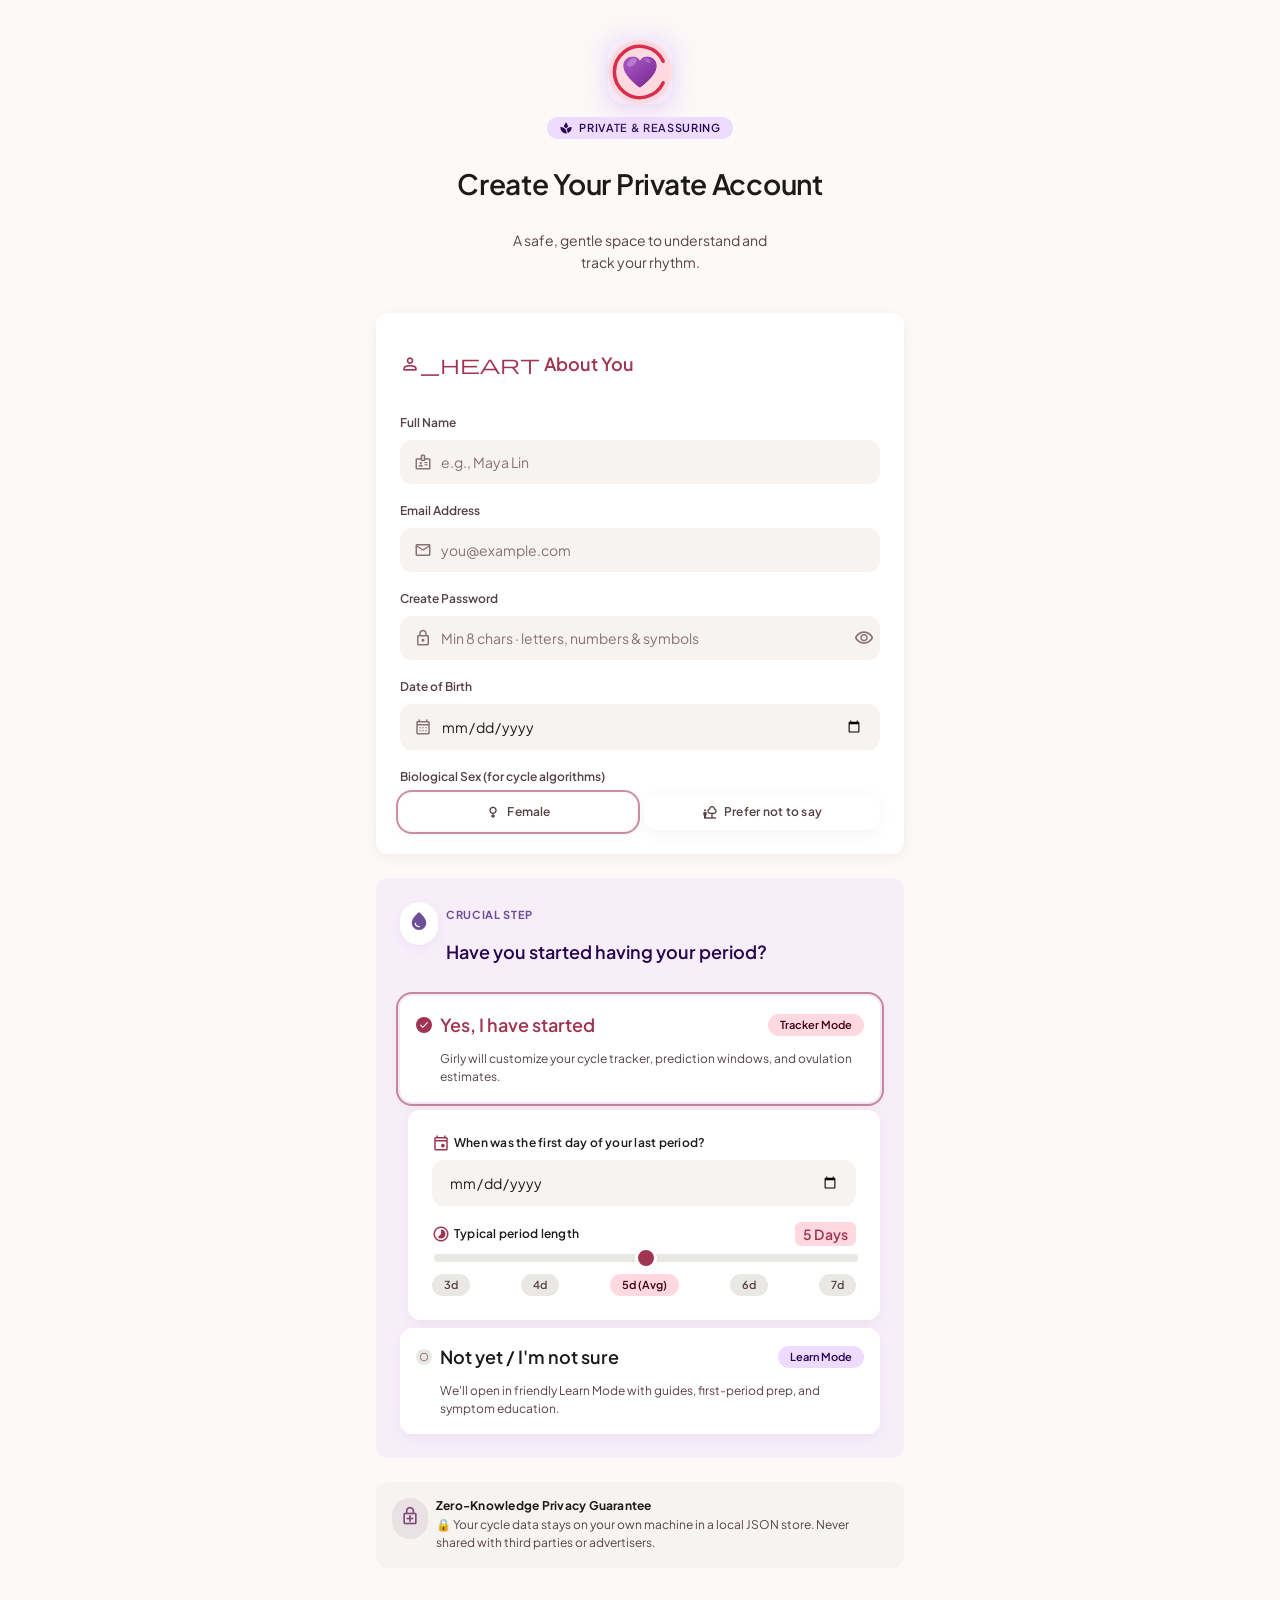
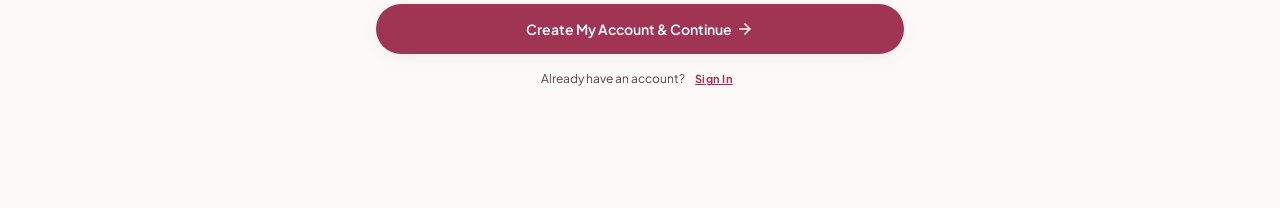
==== girly-app/web/index.html @ f06e1302 "files" ====
<!DOCTYPE html>
<html lang="en">
<head>
  <meta charset="utf-8"/>
  <meta name="viewport" content="width=device-width, initial-scale=1.0, viewport-fit=cover"/>
  <title>Girly  - Create Your Private Account</title>
  <link rel="icon" href="assets/logo.svg" type="image/svg+xml"/>
  <link rel="preconnect" href="https://fonts.googleapis.com"/>
  <link rel="preconnect" href="https://fonts.gstatic.com" crossorigin/>
  <link href="https://fonts.googleapis.com/css2?family=Plus+Jakarta+Sans:wght@400;500;600;700&display=swap" rel="stylesheet"/>
  <link href="https://fonts.googleapis.com/css2?family=Material+Symbols+Outlined:opsz,wght,FILL,GRAD@20..48,100..700,0..1,-50..200" rel="stylesheet"/>
  <link rel="stylesheet" href="css/girly.css"/>
</head>
<body>
<main class="page" style="padding-top:2rem; max-width:576px">

  <!-- Brand sanctuary header -->
  <header class="stack gap-sm center" style="padding-block:0.5rem 1rem">
    <div style="position:relative; width:fit-content; margin-inline:auto">
      <div style="position:absolute; inset:-6px; border-radius:1.25rem; background:var(--secondary-fixed); opacity:.7; filter:blur(12px)"></div>
      <img src="assets/logo.svg" alt="Girly logo" style="position:relative; width:64px; height:64px; border-radius:1rem; box-shadow:var(--shadow-rest)"/>
    </div>
    <span class="pill pill-lilac" style="align-self:center; text-transform:uppercase; letter-spacing:.06em">
      <span class="material-symbols-outlined filled" style="font-size:14px">spa</span>
      Private &amp; Reassuring
    </span>
    <h1 class="t-headline-lg" id="form-title">Create Your Private Account</h1>
    <p class="t-body-md muted" style="max-width:280px; margin:0 auto">A safe, gentle space to understand and track your rhythm.</p>
  </header>

  <!-- ================= REGISTER ================= -->
  <form class="stack gap-lg" id="register-form">

    <!-- About you -->
    <section class="card stack gap-md">
      <div class="row gap-xs" style="color:var(--primary); padding-bottom:var(--sp-xs)">
        <span class="material-symbols-outlined" style="font-size:20px">person_heart</span>
        <h2 class="t-headline-sm">About You</h2>
      </div>

      <div class="field">
        <label for="fullName">Full Name</label>
        <div class="field-input-wrap">
          <span class="material-symbols-outlined">badge</span>
          <input class="input with-icon" id="fullName" name="fullName" placeholder="e.g., Maya Lin" required type="text"/>
        </div>
      </div>

      <div class="field">
        <label for="email">Email Address</label>
        <div class="field-input-wrap">
          <span class="material-symbols-outlined">mail</span>
          <input class="input with-icon" id="email" name="email" placeholder="you@example.com" required type="email"/>
        </div>
      </div>

      <div class="field">
        <label for="password">Create Password</label>
        <div class="field-input-wrap">
          <span class="material-symbols-outlined">lock</span>
          <input class="input with-icon" id="password" name="password" placeholder="Min 8 chars · letters, numbers & symbols" required minlength="8" type="password" style="padding-right:2.75rem"/>
          <button class="icon-btn" id="toggle-password" type="button" aria-label="Toggle password visibility" style="position:absolute; right:4px; width:36px; height:36px">
            <span class="material-symbols-outlined" id="eye-icon" style="font-size:20px">visibility</span>
          </button>
        </div>
      </div>

      <div class="field">
        <label for="dob">Date of Birth</label>
        <div class="field-input-wrap">
          <span class="material-symbols-outlined">calendar_month</span>
          <input class="input with-icon" id="dob" name="dob" required type="date"/>
        </div>
      </div>

      <div class="field">
        <label>Biological Sex (for cycle algorithms)</label>
        <div class="grid-2" role="radiogroup" aria-label="Biological Sex">
          <label class="radio-card">
            <input type="radio" name="bio_sex" value="female" checked/>
            <div class="radio-body row" style="justify-content:center; gap:6px; padding-block:.625rem">
              <span class="material-symbols-outlined" style="font-size:16px">female</span>
              <span class="t-label-md">Female</span>
            </div>
          </label>
          <label class="radio-card">
            <input type="radio" name="bio_sex" value="prefer_not_to_say"/>
            <div class="radio-body row" style="justify-content:center; gap:6px; padding-block:.625rem">
              <span class="material-symbols-outlined" style="font-size:16px">nature_people</span>
              <span class="t-label-md">Prefer not to say</span>
            </div>
          </label>
        </div>
      </div>
    </section>

    <!-- Crucial decision: has period started? -->
    <section class="stack gap-md" style="background:color-mix(in srgb, var(--secondary-fixed) 40%, transparent); border-radius:var(--r-md); padding:var(--sp-lg); position:relative; overflow:hidden">
      <div class="row" style="align-items:flex-start; gap:var(--sp-sm)">
        <div style="padding:8px; border-radius:var(--r-full); background:var(--surface-container-lowest); color:var(--secondary); box-shadow:var(--shadow-rest)">
          <span class="material-symbols-outlined filled" style="font-size:22px">water_drop</span>
        </div>
        <div>
          <span class="t-label-sm" style="color:var(--secondary); text-transform:uppercase; font-weight:700; letter-spacing:.06em">Crucial Step</span>
          <h2 class="t-headline-sm" style="color:var(--on-secondary-fixed)">Have you started having your period?</h2>
        </div>
      </div>

      <div class="stack gap-sm" role="radiogroup" aria-label="Menstrual cycle status">
        <label class="radio-card">
          <input type="radio" name="period_status" value="started" checked id="status-started"/>
          <div class="radio-body stack gap-sm">
            <div class="row-between" style="margin-bottom:4px">
              <div class="row" style="gap:8px">
                <span style="width:16px;height:16px;border-radius:var(--r-full);background:var(--primary);color:var(--on-primary);display:inline-flex;align-items:center;justify-content:center">
                  <span class="material-symbols-outlined" style="font-size:12px;font-weight:700">check</span>
                </span>
                <span class="t-headline-sm" style="color:var(--primary)">Yes, I have started</span>
              </div>
              <span class="pill pill-blush">Tracker Mode</span>
            </div>
            <p class="t-body-sm muted" style="margin:0 0 0 24px">Girly will customize your cycle tracker, prediction windows, and ovulation estimates.</p>
          </div>
        </label>

        <!-- sub-questions, expand when "started" -->
        <div class="card stack gap-md" id="cycle-questions" style="margin-left:8px">
          <div class="field">
            <div class="row gap-xs" style="margin-bottom:2px">
              <span class="material-symbols-outlined" style="color:var(--primary); font-size:18px">event</span>
              <label class="t-label-md" for="lastPeriodDate" style="color:var(--on-surface)">When was the first day of your last period?</label>
            </div>
            <input class="input" id="lastPeriodDate" name="lastPeriodDate" type="date"/>
          </div>
          <div class="field">
            <div class="row-between">
              <div class="row gap-xs">
                <span class="material-symbols-outlined" style="color:var(--primary); font-size:18px">timelapse</span>
                <label class="t-label-md" for="periodLengthInput" style="color:var(--on-surface)">Typical period length</label>
              </div>
              <span class="t-label-lg" id="periodLengthValue" style="color:var(--primary); background:var(--primary-fixed); padding:2px 8px; border-radius:var(--r-sm)">5 Days</span>
            </div>
            <input id="periodLengthInput" max="7" min="3" name="periodLength" step="1" type="range" value="5"/>
            <div class="row" style="justify-content:space-between; padding-top:4px">
              <button class="pill pill-neutral period-day-btn" type="button" data-days="3">3d</button>
              <button class="pill pill-neutral period-day-btn" type="button" data-days="4">4d</button>
              <button class="pill pill-blush period-day-btn" type="button" data-days="5">5d (Avg)</button>
              <button class="pill pill-neutral period-day-btn" type="button" data-days="6">6d</button>
              <button class="pill pill-neutral period-day-btn" type="button" data-days="7">7d</button>
            </div>
          </div>
        </div>

        <label class="radio-card">
          <input type="radio" name="period_status" value="not_yet" id="status-not-yet"/>
          <div class="radio-body stack gap-sm">
            <div class="row-between" style="margin-bottom:4px">
              <div class="row" style="gap:8px">
                <span style="width:16px;height:16px;border-radius:var(--r-full);background:var(--surface-container-high);color:var(--outline);display:inline-flex;align-items:center;justify-content:center">
                  <span class="material-symbols-outlined" style="font-size:10px">circle</span>
                </span>
                <span class="t-headline-sm">Not yet / I'm not sure</span>
              </div>
              <span class="pill pill-lilac">Learn Mode</span>
            </div>
            <p class="t-body-sm muted" style="margin:0 0 0 24px">We'll open in friendly Learn Mode with guides, first-period prep, and symptom education.</p>
          </div>
        </label>
      </div>
    </section>

    <!-- Privacy guarantee -->
    <section class="card-flat row" style="align-items:flex-start; gap:var(--sp-sm)">
      <div style="padding:8px; border-radius:var(--r-full); background:color-mix(in srgb, var(--tertiary) 10%, transparent); color:var(--tertiary); flex-shrink:0">
        <span class="material-symbols-outlined" style="font-size:20px">enhanced_encryption</span>
      </div>
      <div>
        <div class="t-label-md" style="font-weight:700">Zero-Knowledge Privacy Guarantee</div>
        <p class="t-body-sm muted" style="margin:2px 0 0">🔒 Your cycle data stays on your own machine in a local JSON store. Never shared with third parties or advertisers.</p>
      </div>
    </section>

    <div class="stack gap-sm" style="margin-top:var(--sp-xs)">
      <p class="t-body-sm" id="form-error" style="color:var(--error); margin:0; text-align:center"></p>
      <button class="btn btn-primary btn-block" id="submitBtn" type="submit" style="padding-block:1rem">
        <span>Create My Account &amp; Continue</span>
        <span class="material-symbols-outlined" style="font-size:18px">arrow_forward</span>
      </button>
      <div class="row" style="justify-content:center; gap:4px; padding-block:.5rem">
        <span class="t-body-sm muted">Already have an account?</span>
        <button type="button" class="t-label-sm" id="show-signin" style="color:var(--primary); font-weight:700; background:none; cursor:pointer; text-decoration:underline">Sign In</button>
      </div>
    </div>
  </form>

  <!-- ================= SIGN IN ================= -->
  <form class="stack gap-md hidden" id="signin-form" style="max-width:380px; margin:0 auto; width:100%">
    <section class="card stack gap-md">
      <div class="row gap-xs" style="color:var(--primary)">
        <span class="material-symbols-outlined" style="font-size:20px">lock_open</span>
        <h2 class="t-headline-sm">Welcome Back 💜</h2>
      </div>
      <div class="field">
        <label for="signin-email">Email Address</label>
        <div class="field-input-wrap">
          <span class="material-symbols-outlined">mail</span>
          <input class="input with-icon" id="signin-email" required type="email" placeholder="you@example.com"/>
        </div>
      </div>
      <div class="field">
        <label for="signin-password">Password</label>
        <div class="field-input-wrap">
          <span class="material-symbols-outlined">lock</span>
          <input class="input with-icon" id="signin-password" required type="password" placeholder="Your password" style="padding-right:2.75rem"/>
          <button class="icon-btn" id="toggle-signin-password" type="button" aria-label="Toggle password visibility" style="position:absolute; right:4px; width:36px; height:36px">
            <span class="material-symbols-outlined" id="signin-eye-icon" style="font-size:20px">visibility</span>
          </button>
        </div>
      </div>
      <p class="t-body-sm" id="signin-error" style="color:var(--error); margin:0"></p>
      <button class="btn btn-primary btn-block" type="submit" style="padding-block:1rem">
        <span>Sign In</span>
        <span class="material-symbols-outlined" style="font-size:18px">login</span>
      </button>
      <div class="row" style="justify-content:center; gap:4px; padding-top:.25rem">
        <span class="t-body-sm muted">New here?</span>
        <button type="button" class="t-label-sm" id="show-register" style="color:var(--primary); font-weight:700; background:none; cursor:pointer; text-decoration:underline">Create an account</button>
      </div>
    </section>
  </form>
</main>

<div class="toast" role="status"></div>
<script src="js/api.js"></script>
<script src="js/register.js"></script>
</body>
</html>
---- girly-app/web/css/girly.css ----
/* ==========================================================================
   Girly 🌸 — shared design system
   Hand-written from the "Warm Lavender & Rose Health Companion" DESIGN.md:
   cream surfaces, blush berry primary, soothing lilac secondary, deep plum,
   pill shapes, ultra-diffused plum/blush shadows, and a dark plum night mode.
   ========================================================================== */

/* ---- Design tokens ------------------------------------------------------ */
:root {
  /* surfaces */
  --surface: #fcf9f6;
  --surface-dim: #dcdad7;
  --surface-container-lowest: #ffffff;
  --surface-container-low: #f6f3f0;
  --surface-container: #f0edea;
  --surface-container-high: #eae8e5;
  --surface-container-highest: #e5e2df;
  --surface-variant: #e5e2df;

  /* text */
  --on-surface: #1b1c1a;
  --on-surface-variant: #564245;
  --outline: #897175;
  --outline-variant: #dcc0c3;

  /* brand */
  --primary: #a03553;
  --primary-container: #c04e6b;
  --on-primary: #ffffff;
  --primary-fixed: #ffd9df;
  --primary-fixed-dim: #ffb1c0;
  --on-primary-fixed: #3f0016;
  --on-primary-fixed-variant: #841f3e;

  --secondary: #6d5097;
  --on-secondary: #ffffff;
  --secondary-container: #d0b0fe;
  --secondary-fixed: #eddcff;
  --on-secondary-fixed: #27064f;
  --on-secondary-fixed-variant: #55387d;

  --tertiary: #7e4a77;
  --tertiary-fixed: #ffd7f4;
  --on-tertiary-fixed: #340732;

  --error: #ba1a1a;
  --error-container: #ffdad6;
  --on-error-container: #93000a;

  --inverse-surface: #31302f;
  --inverse-on-surface: #f3f0ed;

  --ok: #10b981;

  /* shadows — diffused plum & blush, never cold gray */
  --shadow-rest: 0 4px 20px -2px rgba(90, 42, 85, 0.05), 0 2px 6px -1px rgba(209, 91, 120, 0.04);
  --shadow-float: 0 12px 32px -4px rgba(90, 42, 85, 0.08), 0 4px 12px -2px rgba(209, 91, 120, 0.06);
  --shadow-nav: 0 4px 24px -4px rgba(90, 42, 85, 0.08);
  --glow-lilac: 0 0 16px 2px rgba(138, 108, 181, 0.25);

  /* geometry */
  --r-sm: 0.375rem;
  --r-md: 0.75rem;
  --r-lg: 1rem;
  --r-xl: 1.5rem;
  --r-full: 9999px;

  --sp-xs: 0.25rem;
  --sp-sm: 0.5rem;
  --sp-md: 1rem;
  --sp-lg: 1.5rem;
  --sp-xl: 2.25rem;
  --margin: 1.25rem;

  --font: "Plus Jakarta Sans", system-ui, -apple-system, "Segoe UI", sans-serif;
  --content-w: 620px;
}

html.dark {
  --surface: #1a141e;
  --surface-dim: #140f17;
  --surface-container-lowest: #241c2a;
  --surface-container-low: #2a2132;
  --surface-container: #302639;
  --surface-container-high: #372c41;
  --surface-container-highest: #3f3249;
  --surface-variant: #3a2f43;

  --on-surface: #f3edf2;
  --on-surface-variant: #cbb9c6;
  --outline: #9a8694;
  --outline-variant: #4d3f4a;

  --primary: #ffb1c0;
  --primary-container: #d15b78;
  --on-primary: #3f0016;
  --primary-fixed: #5d2237;
  --primary-fixed-dim: #7c3350;
  --on-primary-fixed: #ffd9df;
  --on-primary-fixed-variant: #ffb1c0;

  --secondary: #d0b0fe;
  --on-secondary: #27064f;
  --secondary-container: #55387d;
  --secondary-fixed: #463067;
  --on-secondary-fixed: #eddcff;
  --on-secondary-fixed-variant: #d0b0fe;

  --tertiary: #f3b2e6;
  --tertiary-fixed: #663561;
  --on-tertiary-fixed: #ffd7f4;

  --error: #ffb4ab;
  --error-container: #93000a;
  --on-error-container: #ffdad6;

  --inverse-surface: #f3edf2;
  --inverse-on-surface: #1a141e;

  --shadow-rest: 0 4px 20px -2px rgba(0, 0, 0, 0.35), 0 2px 6px -1px rgba(0, 0, 0, 0.3);
  --shadow-float: 0 12px 32px -4px rgba(0, 0, 0, 0.5);
  --shadow-nav: 0 4px 24px -4px rgba(0, 0, 0, 0.5);
}

/* ---- Base --------------------------------------------------------------- */
* { box-sizing: border-box; }

html, body {
  margin: 0;
  padding: 0;
  min-height: 100%;
}

body {
  font-family: var(--font);
  font-size: 14px;
  line-height: 22px;
  color: var(--on-surface);
  background: var(--surface);
  overscroll-behavior-y: none;
  -webkit-tap-highlight-color: transparent;
}

::-webkit-scrollbar { width: 0; height: 0; }

::selection { background: var(--primary-fixed); color: var(--on-primary-fixed); }

.material-symbols-outlined {
  font-variation-settings: "FILL" 0, "wght" 400, "GRAD" 0, "opsz" 24;
  user-select: none;
}
.material-symbols-outlined.filled { font-variation-settings: "FILL" 1; }

a { color: var(--primary); }

button {
  font-family: var(--font);
  border: none;
  background: none;
  color: inherit;
  cursor: pointer;
}

input, select {
  font-family: var(--font);
  font-size: 14px;
  color: var(--on-surface);
}

/* ---- Typography helpers -------------------------------------------------- */
.t-display  { font-size: 32px; line-height: 40px; font-weight: 700; letter-spacing: -0.01em; }
.t-headline-lg { font-size: 28px; line-height: 36px; font-weight: 600; letter-spacing: -0.01em; }
.t-headline-md { font-size: 22px; line-height: 30px; font-weight: 600; }
.t-headline-sm { font-size: 18px; line-height: 26px; font-weight: 600; }
.t-body-lg  { font-size: 16px; line-height: 24px; }
.t-body-md  { font-size: 14px; line-height: 22px; }
.t-body-sm  { font-size: 12px; line-height: 18px; }
.t-label-lg { font-size: 14px; line-height: 20px; font-weight: 600; letter-spacing: 0.01em; }
.t-label-md { font-size: 12px; line-height: 16px; font-weight: 600; letter-spacing: 0.02em; }
.t-label-sm { font-size: 11px; line-height: 14px; font-weight: 500; letter-spacing: 0.02em; }

.text-primary { color: var(--primary); }
.text-secondary { color: var(--secondary); }
.text-tertiary { color: var(--tertiary); }
.text-variant { color: var(--on-surface-variant); }
.text-outline { color: var(--outline); }

/* ---- Layout -------------------------------------------------------------- */
.page {
  max-width: var(--content-w);
  margin: 0 auto;
  padding: 0 var(--margin);
  padding-top: calc(4rem + var(--sp-lg));
  padding-bottom: 7rem;
  display: flex;
  flex-direction: column;
  gap: var(--sp-lg);
}

.stack { display: flex; flex-direction: column; }
.gap-xs { gap: var(--sp-xs); }
.gap-sm { gap: var(--sp-sm); }
.gap-md { gap: var(--sp-md); }
.gap-lg { gap: var(--sp-lg); }

.grid-2 { display: grid; grid-template-columns: repeat(auto-fit, minmax(140px, 1fr)); gap: var(--sp-sm); }
/* Stat cards keep side-by-side on phones but wrap on very narrow screens. */
.grid-3 { display: grid; grid-template-columns: repeat(auto-fit, minmax(100px, 1fr)); gap: var(--sp-xs); }

.row { display: flex; align-items: center; }
.row-between { display: flex; align-items: center; justify-content: space-between; }
.wrap { flex-wrap: wrap; }
.center { text-align: center; }
.muted { color: var(--on-surface-variant); }
.mt-auto { margin-top: auto; }

/* ---- Cards ---------------------------------------------------------------- */
.card {
  background: var(--surface-container-lowest);
  border-radius: var(--r-md);
  box-shadow: var(--shadow-rest);
  padding: var(--sp-lg);
}

.card-flat {
  background: var(--surface-container-low);
  border-radius: var(--r-md);
  padding: var(--sp-md);
}

.glow-card {
  position: relative;
  overflow: hidden;
}
.glow-card::before, .glow-card::after {
  content: "";
  position: absolute;
  border-radius: 50%;
  filter: blur(32px);
  pointer-events: none;
}
.glow-card::before {
  top: -3rem; right: -3rem;
  width: 12rem; height: 12rem;
  background: color-mix(in srgb, var(--primary-fixed) 30%, transparent);
}
.glow-card::after {
  bottom: -2.5rem; left: -2.5rem;
  width: 11rem; height: 11rem;
  background: color-mix(in srgb, var(--secondary-fixed) 40%, transparent);
}

/* ---- Buttons --------------------------------------------------------------- */
.btn {
  display: inline-flex;
  align-items: center;
  justify-content: center;
  gap: var(--sp-xs);
  min-height: 48px;
  padding: 0.6rem 1.25rem;
  border-radius: var(--r-full);
  font-size: 14px;
  font-weight: 600;
  transition: transform 0.15s ease, background 0.2s ease, box-shadow 0.2s ease, opacity 0.2s ease;
  white-space: nowrap;
}
.btn:active { transform: scale(0.97); }

.btn-primary {
  background: var(--primary);
  color: var(--on-primary);
  box-shadow: var(--shadow-rest);
}
.btn-primary:hover { background: var(--primary-container); }

.btn-soft {
  background: color-mix(in srgb, var(--secondary-fixed) 70%, transparent);
  color: var(--on-secondary-fixed);
}
.btn-soft:hover { background: var(--secondary-fixed); }

.btn-secondary {
  background: var(--secondary);
  color: var(--on-secondary);
}
.btn-secondary:hover { opacity: 0.92; }

.btn-ghost {
  background: var(--surface-container-high);
  color: var(--on-surface);
}
.btn-ghost:hover { background: var(--surface-container-highest); }

.btn-danger-soft {
  background: var(--error-container);
  color: var(--on-error-container);
}
.btn-danger-soft:hover { opacity: 0.9; }

/* A quiet, text-only action: no fill at rest, so it never competes with the
   primary one. Hovering hints the destructive blush. */
.btn-quiet {
  min-height: 40px;
  padding: 0.4rem 0.9rem;
  font-size: 13px;
  background: transparent;
  color: var(--on-surface-variant);
}
.btn-quiet:hover {
  background: color-mix(in srgb, var(--error-container) 45%, transparent);
  color: var(--on-error-container);
}

.btn-block { width: 100%; }

.icon-btn {
  width: 44px;
  height: 44px;
  border-radius: var(--r-full);
  display: inline-flex;
  align-items: center;
  justify-content: center;
  color: var(--on-surface-variant);
  transition: background 0.2s ease, transform 0.15s ease;
}
.icon-btn:hover { background: var(--surface-container); }
.icon-btn:active { transform: scale(0.92); }

/* ---- Pills / badges ---------------------------------------------------------- */
.pill {
  display: inline-flex;
  align-items: center;
  gap: 0.375rem;
  padding: 0.25rem 0.75rem;
  border-radius: var(--r-full);
  font-size: 11px;
  font-weight: 600;
  line-height: 14px;
  white-space: nowrap;
}

.pill-period   { background: #fceef2; color: #b83a5d; }
.pill-fertile  { background: #f3eef9; color: #7352a3; }
.pill-ovulate  { background: #eadbfc; color: #5e2e91; box-shadow: var(--glow-lilac); }
.pill-free     { background: #eef6f4; color: #396b63; }
.pill-lilac    { background: var(--secondary-fixed); color: var(--on-secondary-fixed); }
.pill-blush    { background: var(--primary-fixed); color: var(--on-primary-fixed); }
.pill-plum     { background: var(--tertiary-fixed); color: var(--on-tertiary-fixed); }
.pill-ok       { background: color-mix(in srgb, var(--ok) 14%, transparent); color: var(--ok); }
.pill-neutral  { background: var(--surface-container-high); color: var(--on-surface-variant); }

html.dark .pill-period  { background: #4d2531; color: #ffb1c0; }
html.dark .pill-fertile { background: #3a2c52; color: #d0b0fe; }
html.dark .pill-ovulate { background: #41305e; color: #e5ccfb; }
html.dark .pill-free    { background: #243b38; color: #8fd4c5; }

.dot { width: 12px; height: 12px; border-radius: var(--r-full); display: inline-block; }
.dot-primary { background: var(--primary); }
.dot-predicted { background: var(--primary-fixed-dim); }
.dot-fertile { background: var(--secondary-fixed); }
.dot-ovulation { background: var(--secondary); }
.dot-ok { background: var(--ok); }

/* ---- Chips (symptom / mood selectors) ------------------------------------- */
.chip {
  display: inline-flex;
  align-items: center;
  gap: 0.375rem;
  padding: 0.5rem 0.9rem;
  border-radius: var(--r-full);
  background: var(--surface-container-lowest);
  border: 1px solid var(--outline-variant);
  color: var(--on-surface-variant);
  font-size: 12px;
  font-weight: 600;
  transition: all 0.18s ease;
  cursor: pointer;
}
.chip:hover { background: var(--surface-container-low); }
.chip.selected {
  background: var(--secondary-fixed);
  border-color: transparent;
  color: var(--on-secondary-fixed);
  transform: scale(1.04);
}
.chip.selected-berry {
  background: var(--primary-fixed);
  border-color: transparent;
  color: var(--on-primary-fixed);
  transform: scale(1.04);
}

.chip-grid { display: flex; flex-wrap: wrap; gap: var(--sp-xs); }

/* ---- Forms ------------------------------------------------------------------ */
.field { display: flex; flex-direction: column; gap: 0.375rem; }
.field label { font-size: 12px; font-weight: 600; color: var(--on-surface-variant); }

.field-input-wrap { position: relative; display: flex; align-items: center; }
.field-input-wrap .material-symbols-outlined {
  position: absolute; left: 0.875rem;
  color: var(--outline); font-size: 18px; pointer-events: none;
}

.input {
  width: 100%;
  padding: 0.75rem 1rem;
  border: 1px solid transparent;
  border-radius: var(--r-md);
  background: var(--surface-container-low);
  color: var(--on-surface);
  outline: none;
  transition: background 0.2s ease, border-color 0.2s ease, box-shadow 0.2s ease;
}
.input::placeholder { color: var(--outline); }
.input:focus {
  background: var(--surface-container-lowest);
  border-color: var(--primary);
  box-shadow: 0 0 0 3px color-mix(in srgb, var(--primary) 15%, transparent);
}
.input.with-icon { padding-left: 2.5rem; }

/* radio option cards */
.radio-card {
  display: block;
  cursor: pointer;
}
.radio-card input { position: absolute; opacity: 0; pointer-events: none; }
.radio-card .radio-body {
  padding: var(--sp-md);
  border-radius: var(--r-md);
  background: var(--surface-container-lowest);
  box-shadow: var(--shadow-rest);
  transition: all 0.2s ease;
}
.radio-card input:checked + .radio-body {
  outline: 2px solid color-mix(in srgb, var(--primary) 55%, transparent);
  outline-offset: 2px;
}

/* range slider */
input[type="range"] {
  -webkit-appearance: none;
  appearance: none;
  width: 100%;
  height: 8px;
  border-radius: var(--r-full);
  background: var(--surface-container-high);
  accent-color: var(--primary);
}
input[type="range"]::-webkit-slider-thumb {
  -webkit-appearance: none;
  width: 22px; height: 22px;
  border-radius: 50%;
  background: var(--primary);
  border: 3px solid var(--surface-container-lowest);
  box-shadow: var(--shadow-rest);
  cursor: pointer;
}

/* ---- App header --------------------------------------------------------------- */
.app-header {
  position: fixed;
  top: 0; left: 0; right: 0;
  z-index: 50;
  background: color-mix(in srgb, var(--surface) 85%, transparent);
  backdrop-filter: blur(16px);
  -webkit-backdrop-filter: blur(16px);
}
.app-header-inner {
  height: 64px;
  max-width: var(--content-w);
  margin: 0 auto;
  padding: 0 var(--margin);
  display: flex;
  align-items: center;
  justify-content: space-between;
}
.brand { display: flex; align-items: center; gap: var(--sp-sm); text-decoration: none; }
.brand-logo {
  width: 32px; height: 32px;
  border-radius: var(--r-md);
  flex-shrink: 0;
}
.brand-name {
  font-size: 18px; font-weight: 700; letter-spacing: -0.01em;
  color: var(--primary);
}
.header-actions { display: flex; align-items: center; gap: var(--sp-xs); }
.avatar {
  width: 32px; height: 32px;
  border-radius: var(--r-full);
  background: var(--primary-fixed);
  color: var(--on-primary-fixed);
  display: inline-flex;
  align-items: center;
  justify-content: center;
  font-size: 12px;
  font-weight: 700;
  box-shadow: 0 0 0 2px color-mix(in srgb, var(--primary) 20%, transparent);
  text-decoration: none;
}
.header-pill {
  display: inline-flex;
  align-items: center;
  gap: 0.25rem;
  padding: 0.375rem 0.75rem;
  min-height: 36px;
  border-radius: var(--r-full);
  background: color-mix(in srgb, var(--secondary-fixed) 50%, transparent);
  color: var(--on-secondary-fixed);
  font-size: 11px;
  font-weight: 600;
  text-decoration: none;
  transition: background 0.2s ease;
}
.header-pill:hover { background: var(--secondary-fixed); }

/* ---- Bottom nav ------------------------------------------------------------------ */
.bottom-nav {
  position: fixed;
  bottom: 0; left: 0; right: 0;
  z-index: 50;
  padding: 0 var(--margin) var(--sp-sm);
  pointer-events: none;
}
.bottom-nav-inner {
  pointer-events: auto;
  max-width: 448px;
  margin: 0 auto;
  display: flex;
  align-items: stretch;
  background: color-mix(in srgb, var(--surface-container-lowest) 90%, transparent);
  backdrop-filter: blur(16px);
  -webkit-backdrop-filter: blur(16px);
  border-radius: var(--r-full);
  box-shadow: var(--shadow-nav);
  padding: 0.375rem 0.25rem;
}
.nav-item {
  flex: 1;
  display: flex;
  flex-direction: column;
  align-items: center;
  justify-content: center;
  gap: 2px;
  min-height: 48px;
  border-radius: var(--r-full);
  color: var(--on-surface-variant);
  text-decoration: none;
  font-size: 11px;
  font-weight: 600;
  transition: color 0.2s ease;
}
.nav-item .material-symbols-outlined { font-size: 22px; }
.nav-item:hover { color: var(--primary); }
.nav-item.active { color: var(--primary); font-weight: 700; }

/* ---- Calendar ------------------------------------------------------------------- */
.cal-header { display: flex; align-items: center; justify-content: space-between; padding-bottom: var(--sp-sm); }
.cal-grid {
  display: grid;
  grid-template-columns: repeat(7, 1fr);
  gap: 0.25rem;
  text-align: center;
  align-items: center;
}
.cal-dow {
  font-size: 11px; font-weight: 600; color: var(--on-surface-variant);
  padding: 0.25rem 0;
}
.cal-day {
  position: relative;
  height: 40px;
  border-radius: var(--r-full);
  display: flex;
  flex-direction: column;
  align-items: center;
  justify-content: center;
  font-size: 12px;
  font-weight: 600;
  border: none;
  background: none;
  color: var(--on-surface);
  transition: background 0.15s ease, transform 0.15s ease;
  cursor: pointer;
}
.cal-day:hover { background: var(--surface-container); }
.cal-day .cal-sub {
  font-size: 9px;
  line-height: 1;
  margin-top: 1px;
  text-transform: uppercase;
  letter-spacing: 0.04em;
}
.cal-day.blank { visibility: hidden; }
.cal-day.period {
  background: var(--primary);
  color: var(--on-primary);
  box-shadow: var(--shadow-rest);
}
.cal-day.predicted { background: color-mix(in srgb, var(--primary-fixed-dim) 40%, transparent); color: var(--on-surface-variant); }
.cal-day.predicted .cal-sub { color: var(--primary); font-weight: 600; }
.cal-day.fertile { background: var(--secondary-fixed); color: var(--on-secondary-fixed); }
.cal-day.ovulation {
  background: var(--secondary);
  color: var(--on-secondary);
  box-shadow: var(--glow-lilac);
  font-weight: 700;
}
.cal-day.today {
  background: var(--primary-fixed);
  color: var(--on-primary-fixed);
  box-shadow: var(--shadow-float);
  transform: scale(1.08);
  font-weight: 700;
}
.cal-day.today .cal-sub { font-size: 9px; text-transform: uppercase; letter-spacing: 0.08em; }
.cal-day .mini-drop { font-size: 10px; line-height: 1; margin-top: 1px; }

/* ---- Bottom sheet / modal ---------------------------------------------------------- */
.sheet-backdrop {
  position: fixed;
  inset: 0;
  background: rgba(20, 12, 22, 0.42);
  backdrop-filter: blur(3px);
  z-index: 60;
  display: none;
  align-items: flex-end;
  justify-content: center;
}
.sheet-backdrop.open { display: flex; }
.sheet {
  width: 100%;
  max-width: 448px;
  background: var(--surface-container-lowest);
  border-radius: var(--r-xl) var(--r-xl) 0 0;
  box-shadow: var(--shadow-float);
  padding: var(--sp-md) var(--sp-lg) calc(var(--sp-lg) + env(safe-area-inset-bottom, 0px));
  animation: sheet-up 0.28s cubic-bezier(0.2, 0.9, 0.3, 1);
}
@keyframes sheet-up {
  from { transform: translateY(60%); opacity: 0.4; }
  to { transform: translateY(0); opacity: 1; }
}
.sheet-handle {
  width: 44px; height: 6px;
  border-radius: var(--r-full);
  background: var(--surface-variant);
  margin: 0 auto var(--sp-md);
}

.modal-backdrop {
  position: fixed;
  inset: 0;
  background: rgba(20, 12, 22, 0.42);
  backdrop-filter: blur(3px);
  z-index: 60;
  display: none;
  align-items: center;
  justify-content: center;
  padding: var(--margin);
}
.modal-backdrop.open { display: flex; }
.modal {
  width: 100%;
  max-width: 380px;
  background: var(--surface-container-lowest);
  border-radius: var(--r-md);
  box-shadow: var(--shadow-float);
  padding: var(--sp-lg);
  animation: pop-in 0.22s ease;
}
@keyframes pop-in {
  from { transform: scale(0.95); opacity: 0; }
  to { transform: scale(1); opacity: 1; }
}

/* ---- Toast ------------------------------------------------------------------------ */
.toast {
  position: fixed;
  bottom: 6rem;
  left: 50%;
  transform: translateX(-50%) translateY(1rem);
  z-index: 80;
  background: var(--inverse-surface);
  color: var(--inverse-on-surface);
  padding: 0.625rem 1rem;
  border-radius: var(--r-full);
  box-shadow: var(--shadow-float);
  font-size: 12px;
  font-weight: 600;
  display: flex;
  align-items: center;
  gap: var(--sp-xs);
  opacity: 0;
  pointer-events: none;
  transition: all 0.3s ease;
  max-width: min(90vw, 420px);
}
.toast.show { opacity: 1; transform: translateX(-50%) translateY(0); }

/* ---- Chat ------------------------------------------------------------------------- */
.chat-stream { display: flex; flex-direction: column; gap: var(--sp-md); }
.bubble-row { display: flex; gap: var(--sp-xs); width: 100%; }
.bubble-row.user { justify-content: flex-end; }
.bubble-col { display: flex; flex-direction: column; gap: 0.25rem; max-width: 85%; }
.bubble-col.user { align-items: flex-end; }
.bubble {
  padding: var(--sp-md);
  border-radius: var(--r-md);
  font-size: 14px;
  line-height: 22px;
  box-shadow: var(--shadow-rest);
}
.bubble.bot {
  background: var(--surface-container-lowest);
  border-top-left-radius: 0;
  color: var(--on-surface);
}
.bubble.user-bubble {
  /* Faded lilac rather than a saturated fill — the user's own words stay
     quiet so the assistant's reply carries the emphasis. The token pair
     flips together in night mode, so contrast holds in both themes. */
  background: var(--secondary-container);
  color: var(--on-secondary-fixed-variant);
  border-top-right-radius: 0;
}
.bubble-time { font-size: 11px; color: var(--outline); padding: 0 4px; }
.bot-avatar {
  width: 32px; height: 32px;
  border-radius: var(--r-full);
  background: var(--primary-fixed);
  color: var(--on-primary-fixed);
  display: inline-flex;
  align-items: center;
  justify-content: center;
  flex-shrink: 0;
  box-shadow: var(--shadow-rest);
}
.care-tip {
  display: flex;
  align-items: center;
  gap: var(--sp-sm);
  padding: 0.375rem 0.625rem;
  background: var(--surface-container-low);
  border-radius: var(--r-sm);
  font-size: 12px;
  line-height: 18px;
}
.doctor-note {
  display: flex;
  align-items: flex-start;
  gap: var(--sp-xs);
  background: color-mix(in srgb, var(--primary-fixed) 30%, transparent);
  border-radius: var(--r-sm);
  padding: var(--sp-sm);
  font-size: 12px;
  line-height: 18px;
}
.chat-dock {
  background: var(--surface-container-lowest);
  border-radius: var(--r-md);
  padding: var(--sp-sm);
  box-shadow: var(--shadow-float);
}
.chat-input-row { display: flex; align-items: center; gap: var(--sp-xs); }
.chat-input {
  flex: 1;
  background: var(--surface-container-low);
  border: none;
  outline: none;
  border-radius: var(--r-full);
  padding: 0.625rem 1rem;
  font-size: 14px;
  color: var(--on-surface);
  transition: background 0.2s ease;
}
.chat-input:focus { background: var(--surface-container); }
.send-btn {
  width: 40px; height: 40px;
  border-radius: var(--r-full);
  background: var(--primary);
  color: var(--on-primary);
  display: inline-flex;
  align-items: center;
  justify-content: center;
  flex-shrink: 0;
  transition: transform 0.15s ease, background 0.2s ease;
}
.send-btn:active { transform: scale(0.88); }
.send-btn:hover { background: var(--primary-container); }
.send-btn:disabled { opacity: 0.5; cursor: default; }

.prompt-chips {
  display: flex;
  gap: var(--sp-xs);
  overflow-x: auto;
  padding-bottom: 4px;
}
.prompt-chip {
  flex-shrink: 0;
  display: inline-flex;
  align-items: center;
  gap: 0.375rem;
  padding: 0.5rem 0.875rem;
  border-radius: var(--r-full);
  background: var(--surface-container);
  box-shadow: var(--shadow-rest);
  font-size: 11px;
  font-weight: 600;
  color: var(--on-surface);
  transition: all 0.18s ease;
}
.prompt-chip:hover { background: color-mix(in srgb, var(--secondary-fixed) 50%, transparent); }
.prompt-chip:active { transform: scale(0.95); }

.typing-dots { display: inline-flex; gap: 4px; padding: 0.5rem 0.75rem; }
.typing-dots span {
  width: 7px; height: 7px;
  border-radius: 50%;
  background: var(--primary);
  animation: bounce-dot 1s infinite;
}
.typing-dots span:nth-child(2) { animation-delay: 0.15s; opacity: 0.7; }
.typing-dots span:nth-child(3) { animation-delay: 0.3s; opacity: 0.45; }
@keyframes bounce-dot {
  0%, 70%, 100% { transform: translateY(0); }
  35% { transform: translateY(-5px); }
}

/* ---- Cycle ring ---------------------------------------------------------------------- */
.ring-wrap {
  position: relative;
  width: 176px; height: 176px;
  margin: var(--sp-xs) auto;
  display: flex;
  align-items: center;
  justify-content: center;
}
.ring-wrap svg { width: 100%; height: 100%; transform: rotate(-90deg); }
.ring-bg { stroke: var(--surface-container); }
.ring-fg {
  stroke: var(--primary);
  transition: stroke-dashoffset 0.9s cubic-bezier(0.4, 0, 0.2, 1);
}
.ring-center {
  position: absolute;
  inset: 0;
  display: flex;
  flex-direction: column;
  align-items: center;
  justify-content: center;
  gap: 2px;
}
.ring-badge {
  width: 32px; height: 32px;
  border-radius: var(--r-full);
  background: var(--primary-fixed);
  color: var(--on-primary-fixed);
  display: inline-flex;
  align-items: center;
  justify-content: center;
  margin-bottom: 4px;
  box-shadow: var(--shadow-rest);
}

/* ---- Misc ----------------------------------------------------------------------------- */
.stat-card {
  background: var(--surface-container-lowest);
  border-radius: var(--r-md);
  padding: var(--sp-sm);
  box-shadow: var(--shadow-rest);
  display: flex;
  flex-direction: column;
}
.stat-label {
  display: flex;
  align-items: center;
  gap: 4px;
  font-size: 11px;
  font-weight: 600;
}
.stat-value { font-size: 18px; font-weight: 700; margin-top: 4px; }
.stat-hint { font-size: 11px; line-height: 15px; color: var(--on-surface-variant); margin-top: 2px; }

.flow-option {
  padding: 0.75rem 0;
  border-radius: var(--r-md);
  background: var(--surface-container);
  display: flex;
  flex-direction: column;
  align-items: center;
  gap: 4px;
  color: var(--on-surface-variant);
  font-size: 11px;
  font-weight: 600;
  transition: all 0.18s ease;
}
.flow-option:hover { background: var(--primary-fixed); color: var(--on-primary-fixed); }
.flow-option.selected { background: var(--primary); color: var(--on-primary); }

.legend-row {
  display: flex;
  flex-wrap: wrap;
  align-items: center;
  justify-content: space-between;
  gap: var(--sp-sm);
  background: var(--surface-container-low);
  border-radius: var(--r-md);
  padding: var(--sp-sm);
}
.legend-item {
  display: flex;
  align-items: center;
  gap: 6px;
  font-size: 11px;
  font-weight: 600;
  color: var(--on-surface-variant);
}
.legend-item .dot { width: 12px; height: 12px; }

.notice {
  display: flex;
  align-items: center;
  justify-content: center;
  gap: 6px;
  padding: 0.75rem 1rem;
  border-radius: var(--r-full);
  background: var(--surface-container);
  color: var(--outline);
  font-size: 11px;
  line-height: 15px;
  text-align: center;
}

.hidden { display: none !important; }

.fade-in { animation: fade-in 0.35s ease both; }
@keyframes fade-in {
  from { opacity: 0; transform: translateY(6px); }
  to { opacity: 1; transform: translateY(0); }
}

@media (min-width: 600px) {
  :root { --margin: 1.5rem; }
  .page { gap: var(--sp-lg); }
}

@media (prefers-reduced-motion: reduce) {
  *, *::before, *::after { animation-duration: 0.01ms !important; transition-duration: 0.01ms !important; }
}

/* ---- Profile page ---- */
.avatar img {
  width: 100%; height: 100%;
  border-radius: var(--r-full);
  object-fit: cover;
  display: block;
}
.profile-avatar {
  position: relative;
  width: 112px; height: 112px;
  border-radius: var(--r-full);
  background: var(--primary-fixed);
  color: var(--on-primary-fixed);
  display: flex; align-items: center; justify-content: center;
  cursor: pointer;
  box-shadow: 0 0 0 4px color-mix(in srgb, var(--primary) 15%, transparent);
  user-select: none;
}
.profile-avatar img {
  width: 100%; height: 100%;
  border-radius: var(--r-full);
  object-fit: cover;
}
.avatar-edit {
  position: absolute; right: -4px; bottom: -4px;
  width: 36px; height: 36px;
  border-radius: var(--r-full);
  background: var(--primary);
  color: var(--on-primary);
  display: flex; align-items: center; justify-content: center;
  box-shadow: 0 2px 8px color-mix(in srgb, var(--primary) 40%, transparent);
}

/* ---- Chat attachments ---- */
.attachment-tray { display: flex; flex-wrap: wrap; gap: 6px; }
.attachment-tray:empty { display: none; }
.attach-chip {
  display: inline-flex; align-items: center; gap: 6px;
  max-width: 100%;
  padding: 4px 6px 4px 10px;
  border-radius: var(--r-full);
  background: var(--surface-container);
  color: var(--on-surface-variant);
}
.attach-chip .attach-name {
  font-size: 12px; font-weight: 600;
  overflow: hidden; text-overflow: ellipsis; white-space: nowrap;
  max-width: 160px;
}
.attach-thumb {
  display: block;
  width: 140px; height: 140px;
  border-radius: var(--r-sm);
  object-fit: cover;
}
.attach-file {
  display: inline-flex; align-items: center; gap: 6px;
  padding: 6px 12px;
  border-radius: var(--r-full);
  background: color-mix(in srgb, var(--primary) 12%, transparent);
  color: var(--primary);
  font-size: 13px; font-weight: 600;
  text-decoration: none;
}
.attach-file:hover { background: color-mix(in srgb, var(--primary) 20%, transparent); }

/* ---- Small-screen fit --------------------------------------------------- */
/* Long words / filenames inside chat bubbles must wrap, never overflow. */
.bubble, .attach-file, .attach-chip .attach-name { overflow-wrap: anywhere; }

/* Very narrow phones: keep all five nav labels readable. */
@media (max-width: 380px) {
  .nav-item { font-size: 10px; gap: 1px; min-height: 44px; }
  .nav-item .material-symbols-outlined { font-size: 20px; }
}
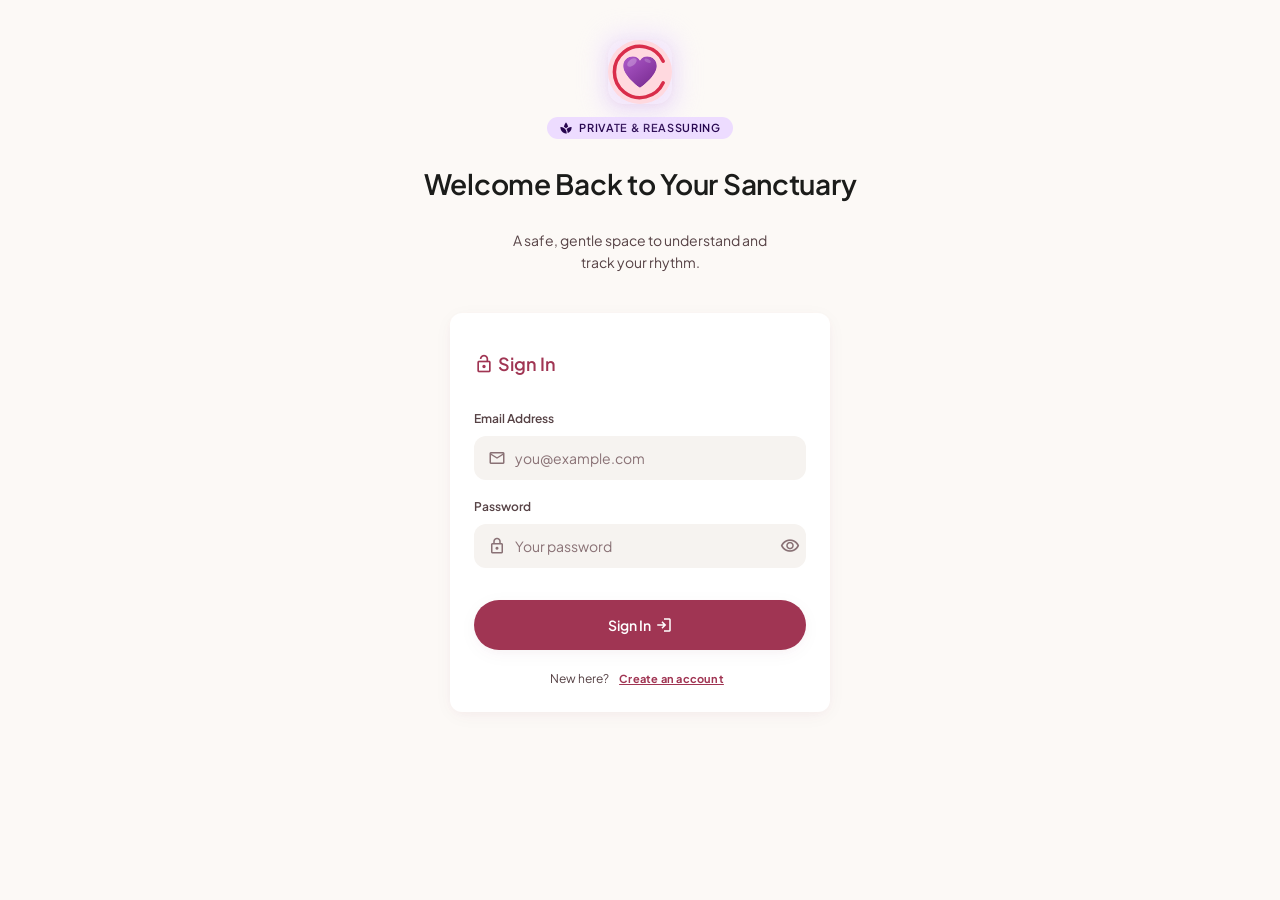
==== commit 4b6a4337: "files" ====
--- a/girly-app/web/index.html
+++ b/girly-app/web/index.html
@@ -3,7 +3,7 @@
 <head>
   <meta charset="utf-8"/>
   <meta name="viewport" content="width=device-width, initial-scale=1.0, viewport-fit=cover"/>
-  <title>Girly  - Create Your Private Account</title>
+  <title>Girly - Sign In</title>
   <link rel="icon" href="assets/logo.svg" type="image/svg+xml"/>
   <link rel="preconnect" href="https://fonts.googleapis.com"/>
   <link rel="preconnect" href="https://fonts.gstatic.com" crossorigin/>
@@ -24,12 +24,15 @@
       <span class="material-symbols-outlined filled" style="font-size:14px">spa</span>
       Private &amp; Reassuring
     </span>
-    <h1 class="t-headline-lg" id="form-title">Create Your Private Account</h1>
+    <h1 class="t-headline-lg" id="form-title">Welcome Back to Your Sanctuary</h1>
     <p class="t-body-md muted" style="max-width:280px; margin:0 auto">A safe, gentle space to understand and track your rhythm.</p>
   </header>
 
-  <!-- ================= REGISTER ================= -->
-  <form class="stack gap-lg" id="register-form">
+  <!-- ================= REGISTER =================
+       Hidden on arrival: every route into this page is a returning user (an
+       expired session from requireAuth, or a sign-out). Shown by the
+       "Create an account" link under the sign-in form. -->
+  <form class="stack gap-lg hidden" id="register-form">
 
     <!-- About you -->
     <section class="card stack gap-md">
@@ -193,12 +196,13 @@
     </div>
   </form>
 
-  <!-- ================= SIGN IN ================= -->
-  <form class="stack gap-md hidden" id="signin-form" style="max-width:380px; margin:0 auto; width:100%">
+  <!-- ================= SIGN IN =================
+       The default view. -->
+  <form class="stack gap-md" id="signin-form" style="max-width:380px; margin:0 auto; width:100%">
     <section class="card stack gap-md">
       <div class="row gap-xs" style="color:var(--primary)">
         <span class="material-symbols-outlined" style="font-size:20px">lock_open</span>
-        <h2 class="t-headline-sm">Welcome Back 💜</h2>
+        <h2 class="t-headline-sm">Sign In</h2>
       </div>
       <div class="field">
         <label for="signin-email">Email Address</label>
--- a/girly-app/web/css/girly.css
+++ b/girly-app/web/css/girly.css
@@ -325,6 +325,23 @@
 }
 .icon-btn:hover { background: var(--surface-container); }
 .icon-btn:active { transform: scale(0.92); }
+
+/* Dictation in progress. The ring pulsing outward is what says "listening" —
+   the icon swap to a stop square is easy to miss at this size. Colour only, not
+   background: the chat-row buttons set that inline, and an inline style beats a
+   class rule without an !important. */
+.icon-btn.recording {
+  color: var(--on-error-container);
+  animation: mic-live 1.6s ease-out infinite;
+}
+@keyframes mic-live {
+  0% { box-shadow: 0 0 0 0 color-mix(in srgb, var(--error) 40%, transparent); }
+  70% { box-shadow: 0 0 0 10px transparent; }
+  100% { box-shadow: 0 0 0 0 transparent; }
+}
+@media (prefers-reduced-motion: reduce) {
+  .icon-btn.recording { animation: none; }
+}
 
 /* ---- Pills / badges ---------------------------------------------------------- */
 .pill {
@@ -726,6 +743,10 @@
   color: var(--on-secondary-fixed-variant);
   border-top-right-radius: 0;
 }
+/* Shift+Enter puts a real newline in the ask bar; show it rather than letting
+   the paragraph collapse it into a space. Scoped to the user's own bubble so
+   the assistant's generated HTML keeps normal whitespace handling. */
+.bubble.user-bubble p { white-space: pre-wrap; }
 .bubble-time { font-size: 11px; color: var(--outline); padding: 0 4px; }
 .bot-avatar {
   width: 32px; height: 32px;
@@ -764,17 +785,31 @@
   padding: var(--sp-sm);
   box-shadow: var(--shadow-float);
 }
-.chat-input-row { display: flex; align-items: center; gap: var(--sp-xs); }
+.chat-input-row { display: flex; align-items: flex-end; gap: var(--sp-xs); }
 .chat-input {
   flex: 1;
+  min-width: 0;
   background: var(--surface-container-low);
   border: none;
   outline: none;
-  border-radius: var(--r-full);
+  /* --r-xl (24px) clamps to half the box height when the box is short, so a
+     single line still reads as a pill; once the box grows it settles into a
+     soft rounded rectangle instead of a blob. */
+  border-radius: var(--r-xl);
   padding: 0.625rem 1rem;
   font-size: 14px;
+  line-height: 20px;
   color: var(--on-surface);
   transition: background 0.2s ease;
+  /* A textarea rather than an input: a long question wraps onto the next line
+     instead of scrolling off the edge of the field. Height is set by
+     autoGrowInput() in assistant.js — these are just the guard rails. A
+     textarea inherits neither font nor its own resize handle by default. */
+  font-family: inherit;
+  resize: none;
+  display: block;
+  max-height: 120px;  /* 5 lines — keep MAX_INPUT_LINES in assistant.js in step */
+  overflow-y: hidden;
 }
 .chat-input:focus { background: var(--surface-container); }
 .send-btn {
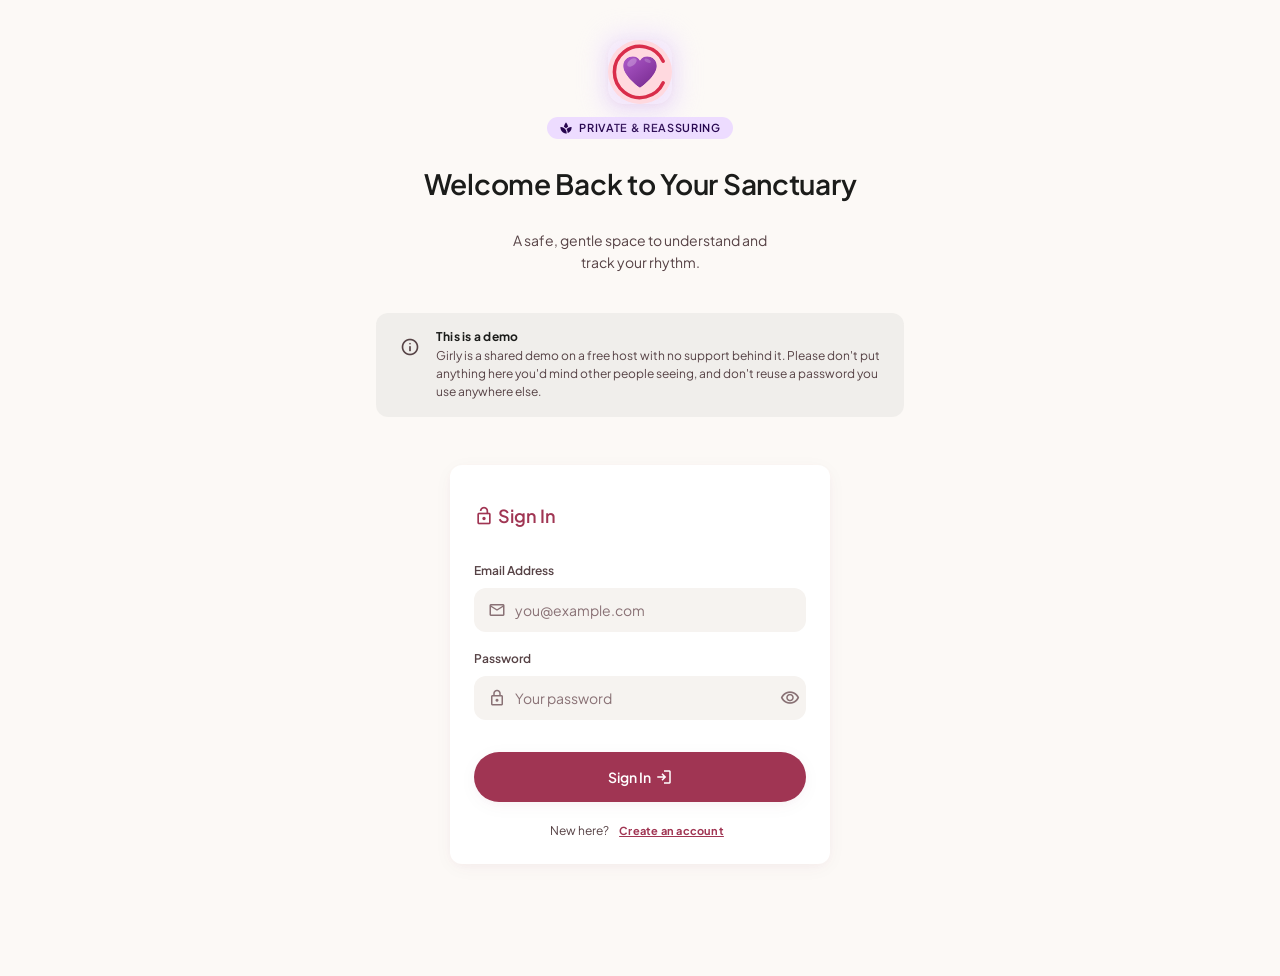
==== commit 08781986: "files" ====
--- a/girly-app/web/index.html
+++ b/girly-app/web/index.html
@@ -28,6 +28,18 @@
     <p class="t-body-md muted" style="max-width:280px; margin:0 auto">A safe, gentle space to understand and track your rhythm.</p>
   </header>
 
+  <!-- Outside both forms on purpose: the warning has to be readable before
+       anyone types a password, on either the sign-in or the register view. -->
+  <section class="card-flat row gap-sm" style="align-items:flex-start; margin-bottom:var(--sp-lg); background:color-mix(in srgb, var(--warn-container, var(--surface-container-high)) 60%, transparent)">
+    <div style="padding:8px; border-radius:var(--r-full); color:var(--on-surface-variant); flex-shrink:0">
+      <span class="material-symbols-outlined" style="font-size:20px">info</span>
+    </div>
+    <div>
+      <div class="t-label-md" style="font-weight:700; color:var(--on-surface)">This is a demo</div>
+      <p class="t-body-sm" style="margin:2px 0 0; color:var(--on-surface-variant)">Girly is a shared demo on a free host with no support behind it. Please don't put anything here you'd mind other people seeing, and don't reuse a password you use anywhere else.</p>
+    </div>
+  </section>
+
   <!-- ================= REGISTER =================
        Hidden on arrival: every route into this page is a returning user (an
        expired session from requireAuth, or a sign-out). Shown by the
@@ -45,7 +57,7 @@
         <label for="fullName">Full Name</label>
         <div class="field-input-wrap">
           <span class="material-symbols-outlined">badge</span>
-          <input class="input with-icon" id="fullName" name="fullName" placeholder="e.g., Maya Lin" required type="text"/>
+          <input class="input with-icon" id="fullName" name="fullName" autocomplete="name" placeholder="e.g., Maya Lin" required type="text"/>
         </div>
       </div>
 
@@ -53,7 +65,7 @@
         <label for="email">Email Address</label>
         <div class="field-input-wrap">
           <span class="material-symbols-outlined">mail</span>
-          <input class="input with-icon" id="email" name="email" placeholder="you@example.com" required type="email"/>
+          <input class="input with-icon" id="email" name="email" autocomplete="email" placeholder="you@example.com" required type="email"/>
         </div>
       </div>
 
@@ -61,7 +73,7 @@
         <label for="password">Create Password</label>
         <div class="field-input-wrap">
           <span class="material-symbols-outlined">lock</span>
-          <input class="input with-icon" id="password" name="password" placeholder="Min 8 chars · letters, numbers & symbols" required minlength="8" type="password" style="padding-right:2.75rem"/>
+          <input class="input with-icon" id="password" name="password" autocomplete="new-password" placeholder="Min 8 chars · letters, numbers & symbols" required minlength="8" type="password" style="padding-right:2.75rem"/>
           <button class="icon-btn" id="toggle-password" type="button" aria-label="Toggle password visibility" style="position:absolute; right:4px; width:36px; height:36px">
             <span class="material-symbols-outlined" id="eye-icon" style="font-size:20px">visibility</span>
           </button>
@@ -172,14 +184,17 @@
       </div>
     </section>
 
-    <!-- Privacy guarantee -->
+    <!-- Privacy. This card used to promise a "zero-knowledge guarantee" and
+         that data "stays on your own machine" — neither was true: the store is
+         server-side, and the companion sends your question and cycle context to
+         an AI provider to answer it. Now it says what actually happens. -->
     <section class="card-flat row" style="align-items:flex-start; gap:var(--sp-sm)">
       <div style="padding:8px; border-radius:var(--r-full); background:color-mix(in srgb, var(--tertiary) 10%, transparent); color:var(--tertiary); flex-shrink:0">
         <span class="material-symbols-outlined" style="font-size:20px">enhanced_encryption</span>
       </div>
       <div>
-        <div class="t-label-md" style="font-weight:700">Zero-Knowledge Privacy Guarantee</div>
-        <p class="t-body-sm muted" style="margin:2px 0 0">🔒 Your cycle data stays on your own machine in a local JSON store. Never shared with third parties or advertisers.</p>
+        <div class="t-label-md" style="font-weight:700">What happens to your data</div>
+        <p class="t-body-sm muted" style="margin:2px 0 0">🔒 Passwords are stored only as salted PBKDF2 hashes, and your cycle data is kept in this app's own store — never sold, and never shared with advertisers. Asking the companion a question does send that question and your cycle day to an AI provider so it can answer.</p>
       </div>
     </section>
 
@@ -208,14 +223,14 @@
         <label for="signin-email">Email Address</label>
         <div class="field-input-wrap">
           <span class="material-symbols-outlined">mail</span>
-          <input class="input with-icon" id="signin-email" required type="email" placeholder="you@example.com"/>
+          <input class="input with-icon" id="signin-email" name="username" autocomplete="username" required type="email" placeholder="you@example.com"/>
         </div>
       </div>
       <div class="field">
         <label for="signin-password">Password</label>
         <div class="field-input-wrap">
           <span class="material-symbols-outlined">lock</span>
-          <input class="input with-icon" id="signin-password" required type="password" placeholder="Your password" style="padding-right:2.75rem"/>
+          <input class="input with-icon" id="signin-password" name="password" autocomplete="current-password" required type="password" placeholder="Your password" style="padding-right:2.75rem"/>
           <button class="icon-btn" id="toggle-signin-password" type="button" aria-label="Toggle password visibility" style="position:absolute; right:4px; width:36px; height:36px">
             <span class="material-symbols-outlined" id="signin-eye-icon" style="font-size:20px">visibility</span>
           </button>
--- a/girly-app/web/css/girly.css
+++ b/girly-app/web/css/girly.css
@@ -327,11 +327,13 @@
 .icon-btn:active { transform: scale(0.92); }
 
 /* Dictation in progress. The ring pulsing outward is what says "listening" —
-   the icon swap to a stop square is easy to miss at this size. Colour only, not
-   background: the chat-row buttons set that inline, and an inline style beats a
-   class rule without an !important. */
-.icon-btn.recording {
-  color: var(--on-error-container);
+   the icon swap to a stop square is easy to miss at this size. The :hover is
+   spelled out because .send-btn:hover carries the same specificity as
+   .send-btn.recording and would otherwise win on a hover while recording. */
+.send-btn.recording,
+.send-btn.recording:hover {
+  background: var(--error);
+  color: var(--on-error);
   animation: mic-live 1.6s ease-out infinite;
 }
 @keyframes mic-live {
@@ -340,7 +342,7 @@
   100% { box-shadow: 0 0 0 0 transparent; }
 }
 @media (prefers-reduced-motion: reduce) {
-  .icon-btn.recording { animation: none; }
+  .send-btn.recording { animation: none; }
 }
 
 /* ---- Pills / badges ---------------------------------------------------------- */
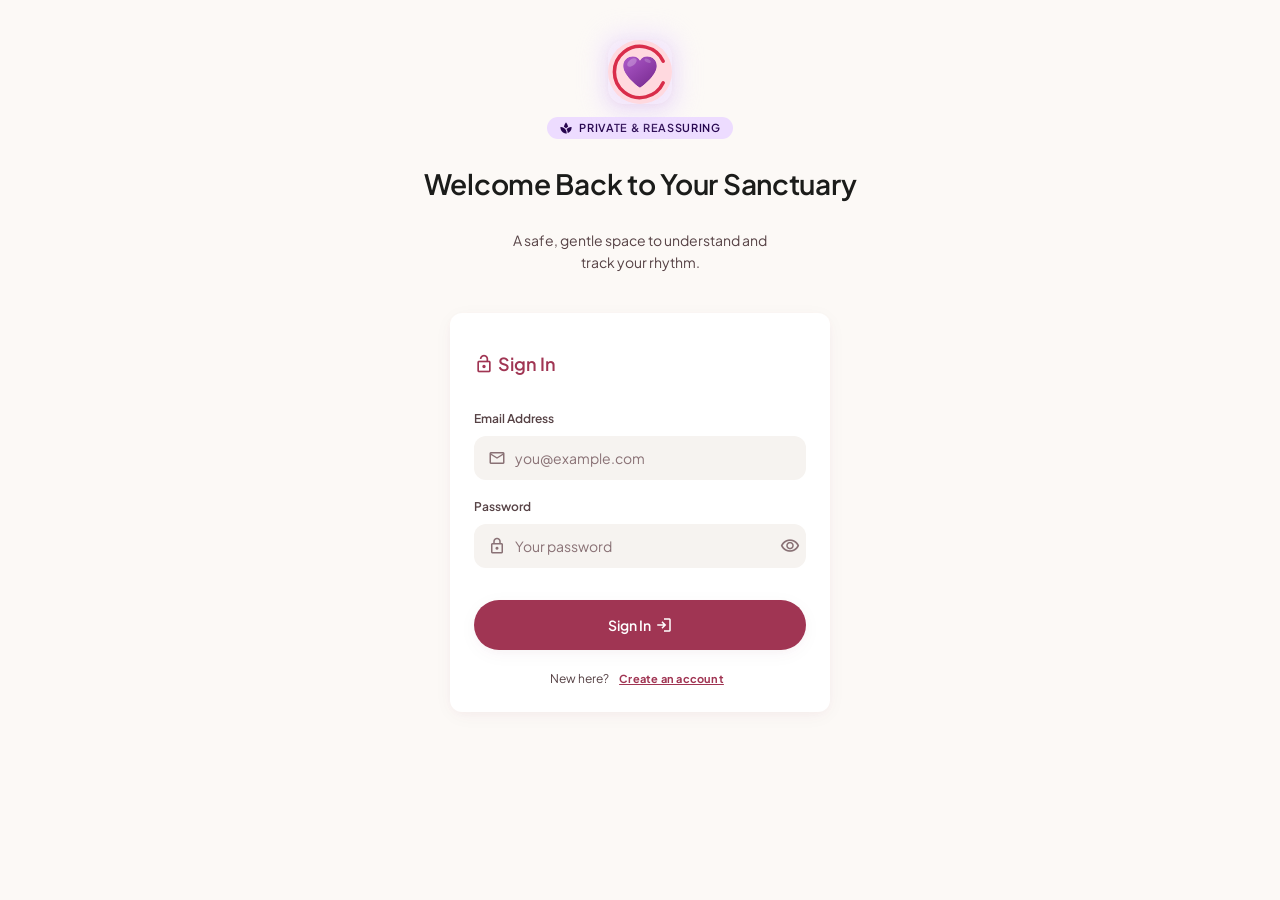
==== commit f01c2317: "files" ====
--- a/girly-app/web/index.html
+++ b/girly-app/web/index.html
@@ -28,18 +28,6 @@
     <p class="t-body-md muted" style="max-width:280px; margin:0 auto">A safe, gentle space to understand and track your rhythm.</p>
   </header>
 
-  <!-- Outside both forms on purpose: the warning has to be readable before
-       anyone types a password, on either the sign-in or the register view. -->
-  <section class="card-flat row gap-sm" style="align-items:flex-start; margin-bottom:var(--sp-lg); background:color-mix(in srgb, var(--warn-container, var(--surface-container-high)) 60%, transparent)">
-    <div style="padding:8px; border-radius:var(--r-full); color:var(--on-surface-variant); flex-shrink:0">
-      <span class="material-symbols-outlined" style="font-size:20px">info</span>
-    </div>
-    <div>
-      <div class="t-label-md" style="font-weight:700; color:var(--on-surface)">This is a demo</div>
-      <p class="t-body-sm" style="margin:2px 0 0; color:var(--on-surface-variant)">Girly is a shared demo on a free host with no support behind it. Please don't put anything here you'd mind other people seeing, and don't reuse a password you use anywhere else.</p>
-    </div>
-  </section>
-
   <!-- ================= REGISTER =================
        Hidden on arrival: every route into this page is a returning user (an
        expired session from requireAuth, or a sign-out). Shown by the
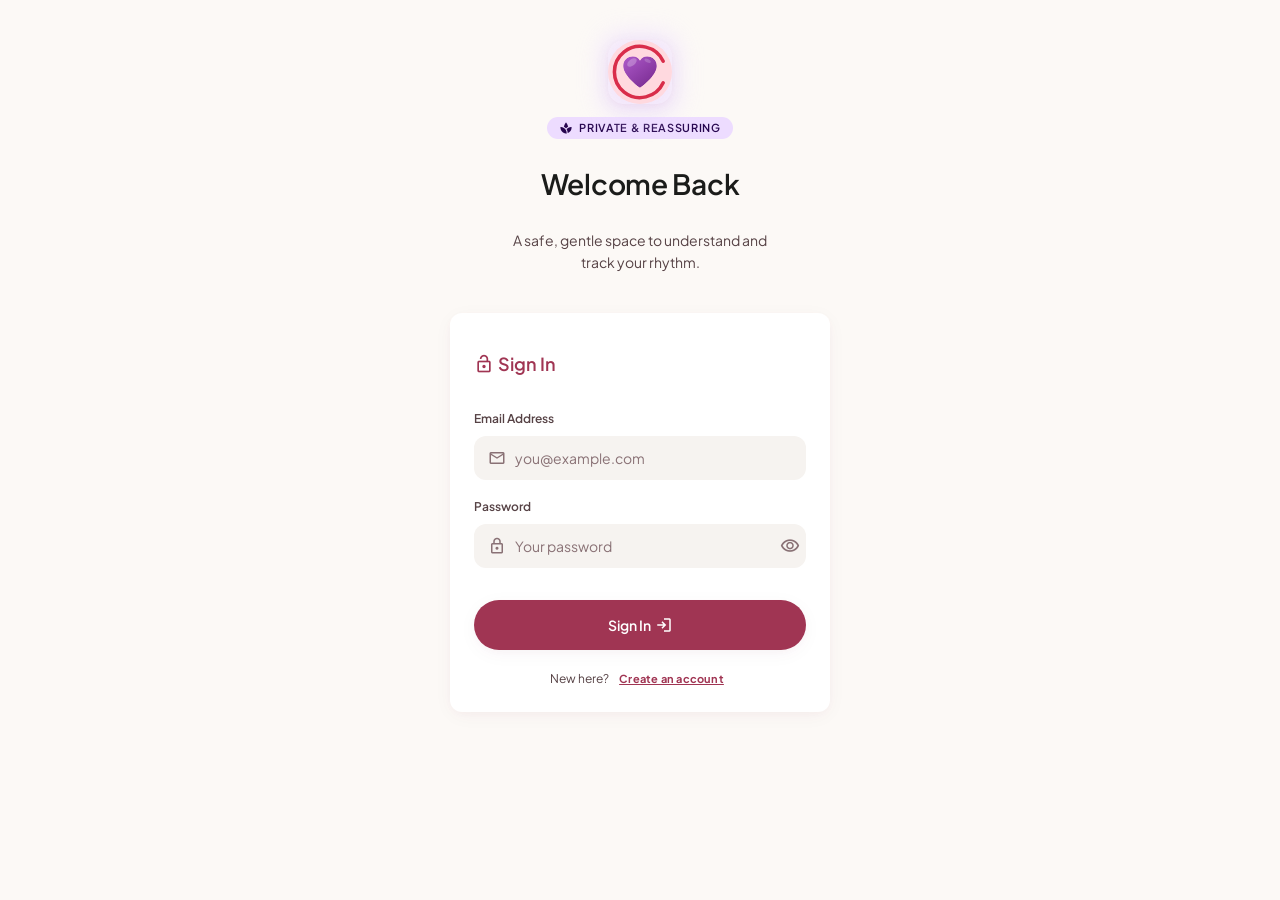
==== commit 3d105b2a: "files" ====
--- a/girly-app/web/index.html
+++ b/girly-app/web/index.html
@@ -24,7 +24,7 @@
       <span class="material-symbols-outlined filled" style="font-size:14px">spa</span>
       Private &amp; Reassuring
     </span>
-    <h1 class="t-headline-lg" id="form-title">Welcome Back to Your Sanctuary</h1>
+    <h1 class="t-headline-lg" id="form-title">Welcome Back</h1>
     <p class="t-body-md muted" style="max-width:280px; margin:0 auto">A safe, gentle space to understand and track your rhythm.</p>
   </header>
 
